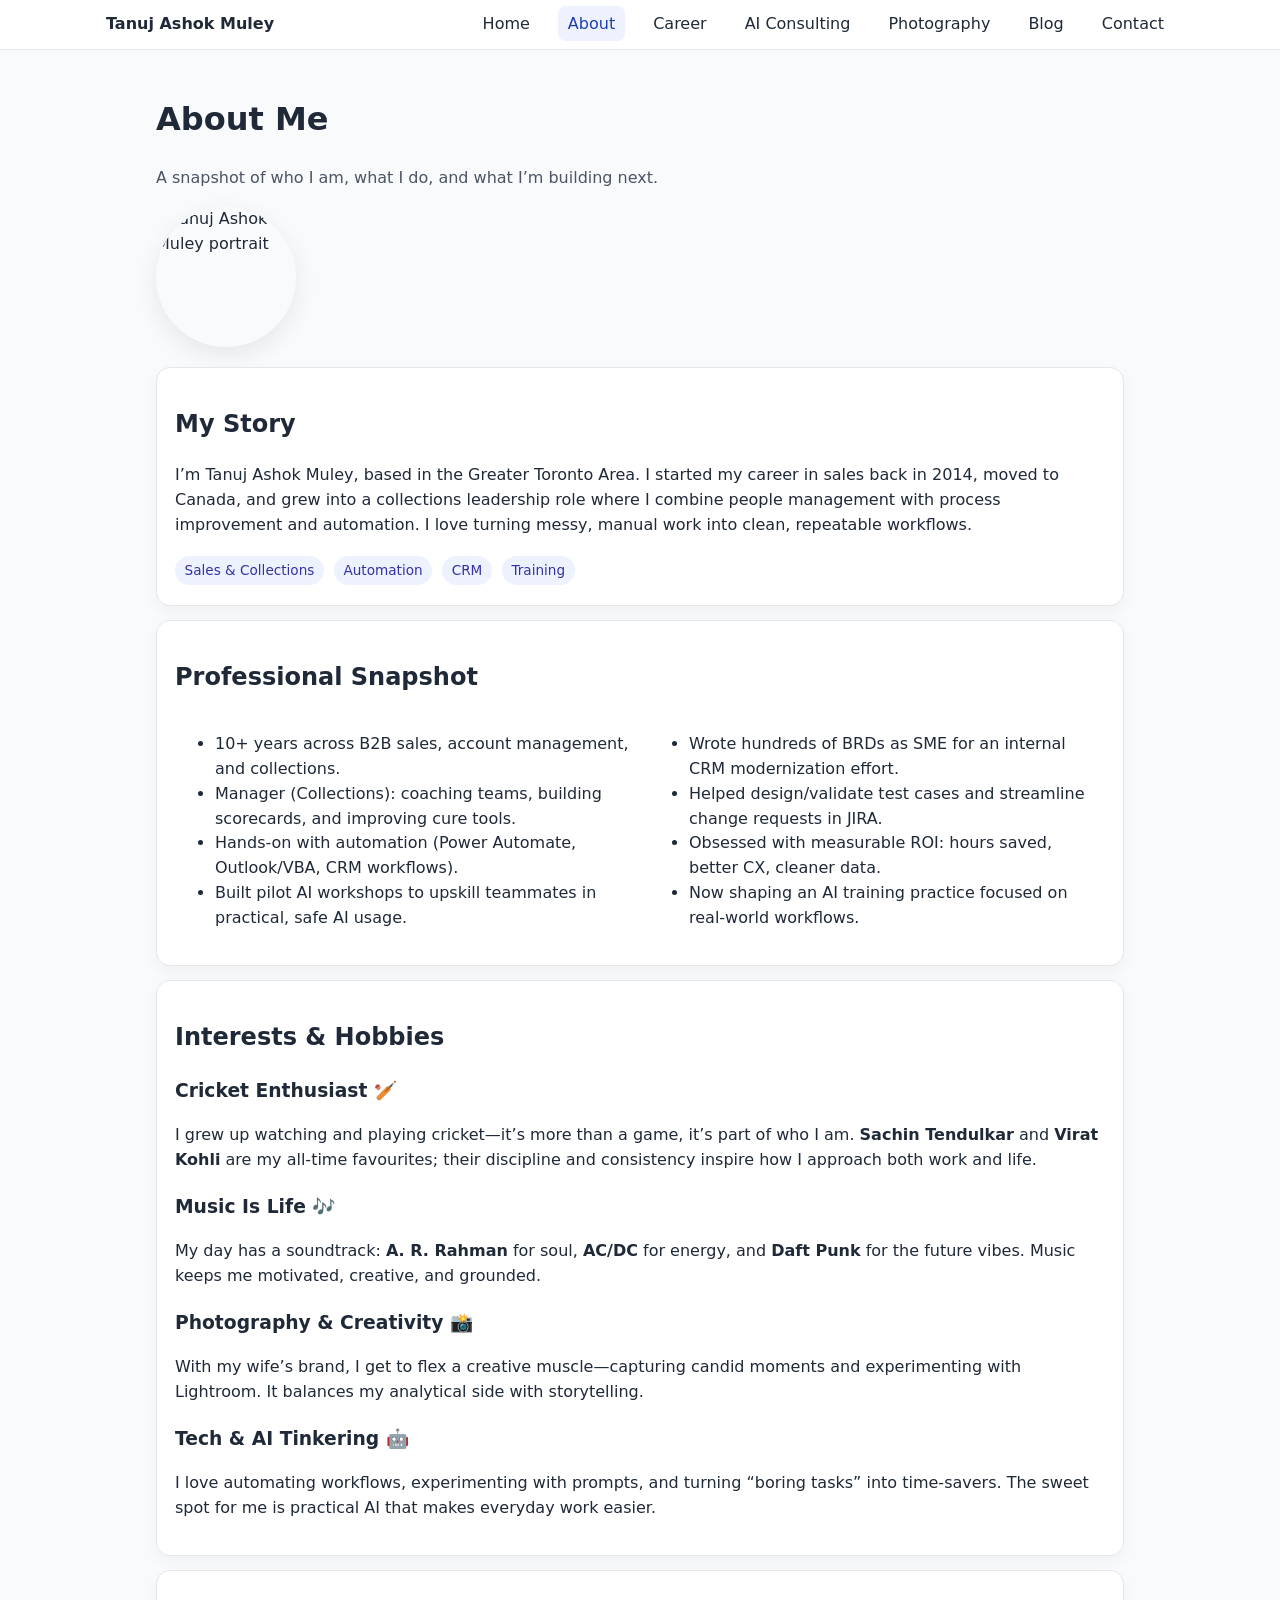
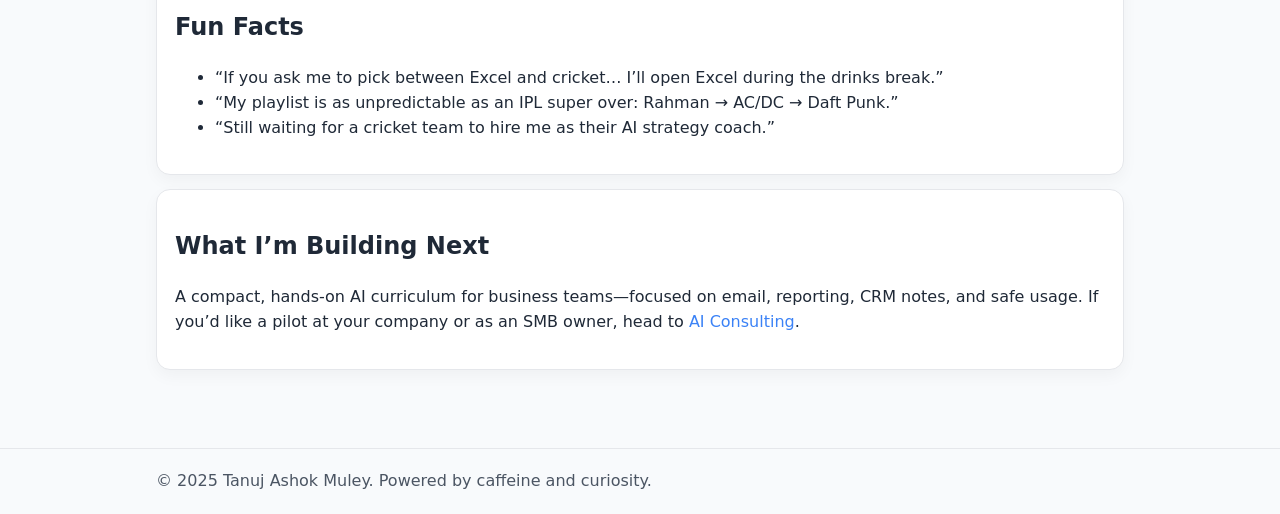
==== about.html @ 517e4dc9 "Add files via upload" ====
<!DOCTYPE html>
<html lang="en">
<head>
  <meta charset="UTF-8" />
  <meta name="viewport" content="width=device-width, initial-scale=1.0"/>
  <title>About – Tanuj Ashok Muley</title>
  <link rel="icon" type="image/svg+xml" href="assets/images/headshot.svg">
  <link rel="stylesheet" href="style.css">
</head>
<body>
  <header>
    <nav>
      <div class="logo">Tanuj&nbsp;Ashok&nbsp;Muley</div>
      <ul>
        <li><a href="index.html">Home</a></li>
        <li><a class="active" href="about.html">About</a></li>
        <li><a href="career.html">Career</a></li>
        <li><a href="ai-consulting.html">AI Consulting</a></li>
        <li><a href="photography.html">Photography</a></li>
        <li><a href="blog.html">Blog</a></li>
        <li><a href="contact.html">Contact</a></li>
      </ul>
    </nav>
  </header>

  <main class="container">
    <h1>About Me</h1>
    <p class="muted">A snapshot of who I am, what I do, and what I’m building next.</p>

    <img src="assets/images/headshot.svg" alt="Tanuj Ashok Muley portrait" class="profile-photo" />

    <section class="card">
      <h2>My Story</h2>
      <p>
        I’m Tanuj Ashok Muley, based in the Greater Toronto Area. I started my career in sales back in 2014,
        moved to Canada, and grew into a collections leadership role where I combine people management with
        process improvement and automation. I love turning messy, manual work into clean, repeatable workflows.
      </p>
      <div>
        <span class="pill">Sales & Collections</span>
        <span class="pill">Automation</span>
        <span class="pill">CRM</span>
        <span class="pill">Training</span>
      </div>
    </section>

    <section class="card">
      <h2>Professional Snapshot</h2>
      <div class="grid two">
        <div>
          <ul>
            <li>10+ years across B2B sales, account management, and collections.</li>
            <li>Manager (Collections): coaching teams, building scorecards, and improving cure tools.</li>
            <li>Hands-on with automation (Power Automate, Outlook/VBA, CRM workflows).</li>
            <li>Built pilot AI workshops to upskill teammates in practical, safe AI usage.</li>
          </ul>
        </div>
        <div>
          <ul>
            <li>Wrote hundreds of BRDs as SME for an internal CRM modernization effort.</li>
            <li>Helped design/validate test cases and streamline change requests in JIRA.</li>
            <li>Obsessed with measurable ROI: hours saved, better CX, cleaner data.</li>
            <li>Now shaping an AI training practice focused on real-world workflows.</li>
          </ul>
        </div>
      </div>
    </section>

    <section class="card">
      <h2>Interests & Hobbies</h2>
      <h3>Cricket Enthusiast 🏏</h3>
      <p>
        I grew up watching and playing cricket—it’s more than a game, it’s part of who I am.
        <strong>Sachin Tendulkar</strong> and <strong>Virat Kohli</strong> are my all-time favourites; their discipline and
        consistency inspire how I approach both work and life.
      </p>

      <h3>Music Is Life 🎶</h3>
      <p>
        My day has a soundtrack: <strong>A. R. Rahman</strong> for soul, <strong>AC/DC</strong> for energy,
        and <strong>Daft Punk</strong> for the future vibes. Music keeps me motivated, creative, and grounded.
      </p>

      <h3>Photography & Creativity 📸</h3>
      <p>
        With my wife’s brand, I get to flex a creative muscle—capturing candid moments and experimenting
        with Lightroom. It balances my analytical side with storytelling.
      </p>

      <h3>Tech & AI Tinkering 🤖</h3>
      <p>
        I love automating workflows, experimenting with prompts, and turning “boring tasks” into time-savers.
        The sweet spot for me is practical AI that makes everyday work easier.
      </p>
    </section>

    <section class="card">
      <h2>Fun Facts</h2>
      <ul>
        <li>“If you ask me to pick between Excel and cricket… I’ll open Excel during the drinks break.”</li>
        <li>“My playlist is as unpredictable as an IPL super over: Rahman → AC/DC → Daft Punk.”</li>
        <li>“Still waiting for a cricket team to hire me as their AI strategy coach.”</li>
      </ul>
    </section>

    <section class="card">
      <h2>What I’m Building Next</h2>
      <p>
        A compact, hands-on AI curriculum for business teams—focused on email, reporting, CRM notes,
        and safe usage. If you’d like a pilot at your company or as an SMB owner, head to
        <a href="ai-consulting.html">AI Consulting</a>.
      </p>
    </section>
  </main>

  <footer>
    <p>© 2025 Tanuj Ashok Muley. Powered by caffeine and curiosity.</p>
  </footer>
</body>
</html>
---- style.css ----
:root{
  --primary-color:#1f2937;
  --secondary-color:#4b5563;
  --accent:#3b82f6;
  --bg:#ffffff;
  --surface:#ffffff;
  --border:#e5e7eb;
}
*{box-sizing:border-box}
body{margin:0;font-family:system-ui,-apple-system,Segoe UI,Roboto,Inter,Arial,sans-serif;line-height:1.55;color:var(--primary-color);background:#f8fafc}
a{color:var(--accent);text-decoration:none}
header{background:#fff;position:sticky;top:0;z-index:50;border-bottom:1px solid var(--border)}
nav{max-width:1100px;margin:0 auto;display:flex;align-items:center;justify-content:space-between;padding:12px 16px}
nav .logo{font-weight:700}
nav ul{display:flex;gap:18px;list-style:none;margin:0;padding:0}
nav a{padding:8px 10px;border-radius:8px;color:var(--primary-color)}
nav a.active, nav a:hover{background:#eef2ff;color:#1e40af}
.container{max-width:1000px;margin:0 auto;padding:24px 16px}
footer{border-top:1px solid var(--border);margin-top:40px}
footer p{max-width:1000px;margin:0 auto;padding:20px 16px;color:var(--secondary-color)}

.hero{padding:72px 16px;text-align:center;background:#eef2ff}
.hero .btn{display:inline-block;margin-top:12px;background:var(--accent);color:#fff;padding:10px 16px;border-radius:10px}
.hero-has-bg{position:relative;min-height:360px;display:grid;place-items:center;padding:80px 16px;background-image:var(--hero-image);background-size:cover;background-position:center}
.hero-has-bg::before{content:"";position:absolute;inset:0;background:linear-gradient(180deg, rgba(0,0,0,.35), rgba(0,0,0,.35))}
.hero-has-bg .hero-inner{position:relative;color:#fff;max-width:900px;text-shadow:0 2px 10px rgba(0,0,0,.25)}

.card{border:1px solid var(--border);border-radius:14px;background:var(--surface);padding:18px;margin:14px 0;box-shadow:0 6px 16px rgba(0,0,0,.04)}
.pill{display:inline-block;padding:.25rem .6rem;border-radius:999px;background:#eef2ff;color:#3730a3;font-size:.85rem;margin:.15rem .3rem .15rem 0}
.muted{color:var(--secondary-color)}
.grid{display:grid;gap:16px}
.grid.two{grid-template-columns:1fr;gap:18px}
@media(min-width:860px){.grid.two{grid-template-columns:1fr 1fr}}

.profile-photo{width:140px;height:140px;object-fit:cover;border-radius:999px;display:block;margin:8px 0 20px;box-shadow:0 8px 24px rgba(0,0,0,.08)}

.timeline{position:relative;margin:16px 0;padding-left:26px}
.timeline::before{content:"";position:absolute;left:10px;top:0;bottom:0;width:2px;background:var(--border)}
.event{position:relative;margin:16px 0}
.event::before{content:"";position:absolute;left:-2px;top:.6rem;width:10px;height:10px;background:#fff;border:2px solid var(--accent);border-radius:999px}
.event h3{margin:0 0 6px 0}
.event .when{color:var(--secondary-color);font-size:.95rem;margin:0 0 6px 0}

.gallery-grid{display:grid;grid-template-columns:repeat(auto-fill,minmax(220px,1fr));gap:16px;margin:16px 0 32px}
.gallery-grid img{display:block;width:100%;height:220px;object-fit:cover;border-radius:12px;box-shadow:0 8px 24px rgba(0,0,0,.06);transition:transform .2s ease}
.gallery-grid img:hover{transform:translateY(-2px)}
.gallery-grid figcaption{font-size:.9rem;color:var(--secondary-color);margin-top:6px}

.post-grid{display:grid;grid-template-columns:repeat(auto-fit,minmax(260px,1fr));gap:16px}
.post{border:1px solid var(--border);border-radius:12px;overflow:hidden;background:#fff}
.post img{width:100%;height:160px;object-fit:cover}
.post .content{padding:12px}
.post .tag{font-size:.8rem;color:#1e40af;background:#eef2ff;border-radius:999px;padding:2px 8px;display:inline-block;margin-right:8px}

footer .links{display:flex;gap:12px;flex-wrap:wrap}
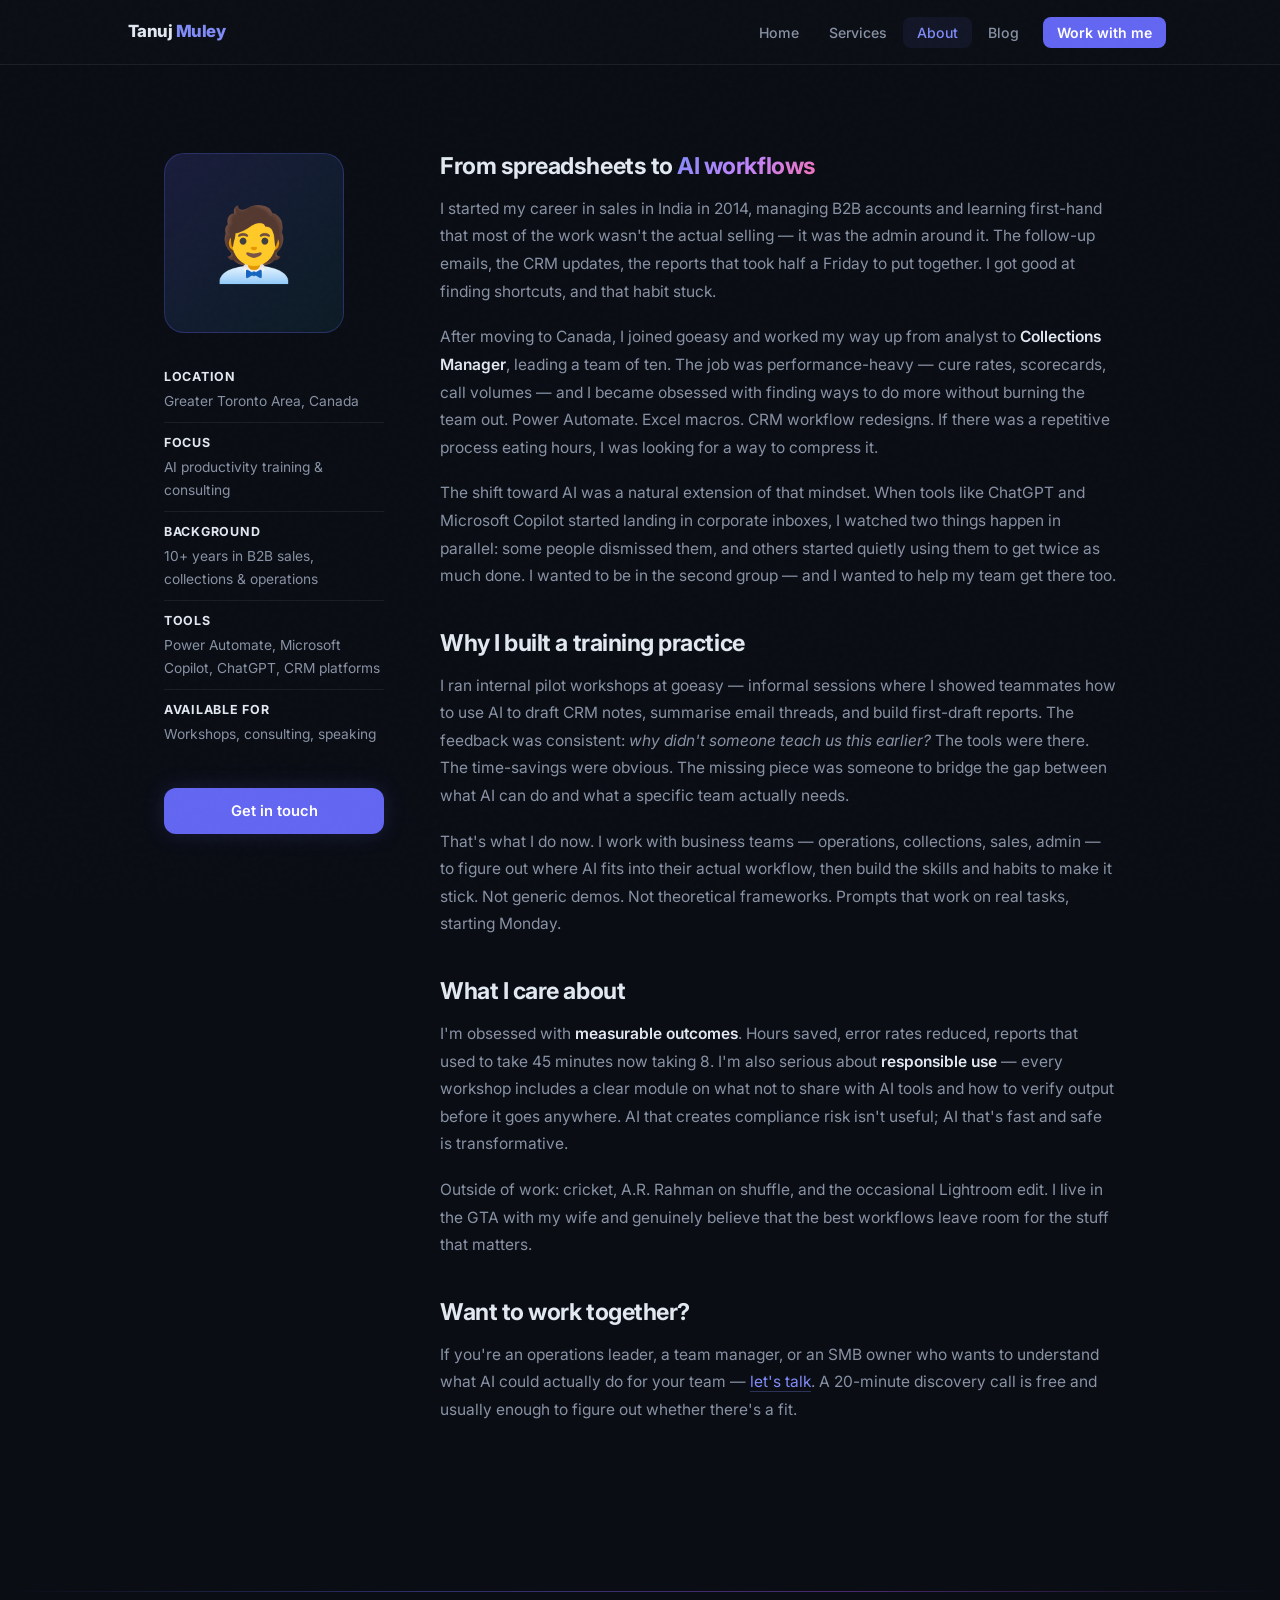
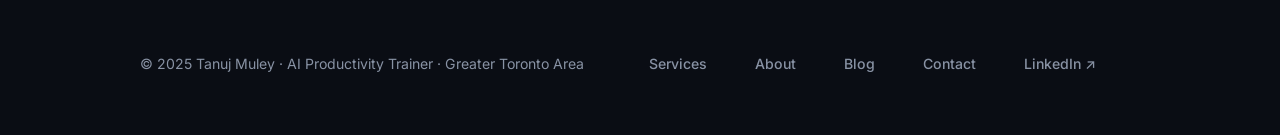
==== commit 1af90d2f: "Rebuild: dark animated design, split hero, full blog posts, interactive JS Co-Authored-By: Claude So" ====
--- a/about.html
+++ b/about.html
@@ -1,120 +1,157 @@
-<!DOCTYPE html>
+<!doctype html>
 <html lang="en">
 <head>
-  <meta charset="UTF-8" />
-  <meta name="viewport" content="width=device-width, initial-scale=1.0"/>
-  <title>About – Tanuj Ashok Muley</title>
-  <link rel="icon" type="image/svg+xml" href="assets/images/headshot.svg">
+  <meta charset="utf-8">
+  <meta name="viewport" content="width=device-width, initial-scale=1">
+  <title>About — Tanuj Muley · AI Productivity Trainer</title>
+  <meta name="description" content="Collections Manager turned AI productivity trainer. Based in the Greater Toronto Area, helping business teams work smarter with practical AI tools.">
+  <link rel="preconnect" href="https://fonts.googleapis.com">
+  <link rel="preconnect" href="https://fonts.gstatic.com" crossorigin>
+  <link href="https://fonts.googleapis.com/css2?family=Inter:wght@400;500;600;700;800&display=swap" rel="stylesheet">
   <link rel="stylesheet" href="style.css">
 </head>
 <body>
+  <div id="progress-bar"></div>
+
   <header>
     <nav>
-      <div class="logo">Tanuj&nbsp;Ashok&nbsp;Muley</div>
+      <a class="logo" href="index.html">Tanuj <span>Muley</span></a>
+      <button class="nav-toggle" aria-label="Toggle menu"
+        onclick="this.nextElementSibling.classList.toggle('open')">
+        <svg width="22" height="22" viewBox="0 0 24 24" fill="none" stroke="currentColor" stroke-width="2.2">
+          <line x1="3" y1="6" x2="21" y2="6"/><line x1="3" y1="12" x2="21" y2="12"/><line x1="3" y1="18" x2="21" y2="18"/>
+        </svg>
+      </button>
       <ul>
         <li><a href="index.html">Home</a></li>
+        <li><a href="services.html">Services</a></li>
         <li><a class="active" href="about.html">About</a></li>
-        <li><a href="career.html">Career</a></li>
-        <li><a href="ai-consulting.html">AI Consulting</a></li>
-        <li><a href="photography.html">Photography</a></li>
         <li><a href="blog.html">Blog</a></li>
-        <li><a href="contact.html">Contact</a></li>
+        <li><a class="nav-cta" href="contact.html">Work with me</a></li>
       </ul>
     </nav>
   </header>
 
-  <main class="container">
-    <h1>About Me</h1>
-    <p class="muted">A snapshot of who I am, what I do, and what I’m building next.</p>
+  <main>
+    <section class="section">
+      <div class="container">
+        <div class="about-layout">
 
-    <img src="assets/images/headshot.svg" alt="Tanuj Ashok Muley portrait" class="profile-photo" />
+          <!-- SIDEBAR -->
+          <aside class="about-sidebar reveal">
+            <div class="avatar-box">🧑‍💼</div>
+            <ul class="quick-facts">
+              <li>
+                <div>
+                  <strong>Location</strong>
+                  Greater Toronto Area, Canada
+                </div>
+              </li>
+              <li>
+                <div>
+                  <strong>Focus</strong>
+                  AI productivity training &amp; consulting
+                </div>
+              </li>
+              <li>
+                <div>
+                  <strong>Background</strong>
+                  10+ years in B2B sales, collections &amp; operations
+                </div>
+              </li>
+              <li>
+                <div>
+                  <strong>Tools</strong>
+                  Power Automate, Microsoft Copilot, ChatGPT, CRM platforms
+                </div>
+              </li>
+              <li>
+                <div>
+                  <strong>Available for</strong>
+                  Workshops, consulting, speaking
+                </div>
+              </li>
+            </ul>
+            <div class="mt-32">
+              <a href="contact.html" class="btn btn-primary btn-full">Get in touch</a>
+            </div>
+          </aside>
 
-    <section class="card">
-      <h2>My Story</h2>
-      <p>
-        I’m Tanuj Ashok Muley, based in the Greater Toronto Area. I started my career in sales back in 2014,
-        moved to Canada, and grew into a collections leadership role where I combine people management with
-        process improvement and automation. I love turning messy, manual work into clean, repeatable workflows.
-      </p>
-      <div>
-        <span class="pill">Sales & Collections</span>
-        <span class="pill">Automation</span>
-        <span class="pill">CRM</span>
-        <span class="pill">Training</span>
-      </div>
-    </section>
+          <!-- PROSE -->
+          <div class="prose reveal reveal-d1">
+            <h2>From spreadsheets to <span class="gradient-text">AI workflows</span></h2>
+            <p>
+              I started my career in sales in India in 2014, managing B2B accounts and learning first-hand
+              that most of the work wasn't the actual selling — it was the admin around it. The follow-up emails,
+              the CRM updates, the reports that took half a Friday to put together. I got good at finding
+              shortcuts, and that habit stuck.
+            </p>
+            <p>
+              After moving to Canada, I joined goeasy and worked my way up from analyst to
+              <strong>Collections Manager</strong>, leading a team of ten. The job was performance-heavy — cure rates,
+              scorecards, call volumes — and I became obsessed with finding ways to do more without burning the team out.
+              Power Automate. Excel macros. CRM workflow redesigns. If there was a repetitive process eating hours,
+              I was looking for a way to compress it.
+            </p>
+            <p>
+              The shift toward AI was a natural extension of that mindset. When tools like ChatGPT and Microsoft
+              Copilot started landing in corporate inboxes, I watched two things happen in parallel: some people
+              dismissed them, and others started quietly using them to get twice as much done. I wanted to be in
+              the second group — and I wanted to help my team get there too.
+            </p>
 
-    <section class="card">
-      <h2>Professional Snapshot</h2>
-      <div class="grid two">
-        <div>
-          <ul>
-            <li>10+ years across B2B sales, account management, and collections.</li>
-            <li>Manager (Collections): coaching teams, building scorecards, and improving cure tools.</li>
-            <li>Hands-on with automation (Power Automate, Outlook/VBA, CRM workflows).</li>
-            <li>Built pilot AI workshops to upskill teammates in practical, safe AI usage.</li>
-          </ul>
-        </div>
-        <div>
-          <ul>
-            <li>Wrote hundreds of BRDs as SME for an internal CRM modernization effort.</li>
-            <li>Helped design/validate test cases and streamline change requests in JIRA.</li>
-            <li>Obsessed with measurable ROI: hours saved, better CX, cleaner data.</li>
-            <li>Now shaping an AI training practice focused on real-world workflows.</li>
-          </ul>
+            <h2>Why I built a training practice</h2>
+            <p>
+              I ran internal pilot workshops at goeasy — informal sessions where I showed teammates how to use AI
+              to draft CRM notes, summarise email threads, and build first-draft reports. The feedback was
+              consistent: <em>why didn't someone teach us this earlier?</em> The tools were there. The time-savings were obvious.
+              The missing piece was someone to bridge the gap between what AI can do and what a specific team
+              actually needs.
+            </p>
+            <p>
+              That's what I do now. I work with business teams — operations, collections, sales, admin — to
+              figure out where AI fits into their actual workflow, then build the skills and habits to make it stick.
+              Not generic demos. Not theoretical frameworks. Prompts that work on real tasks, starting Monday.
+            </p>
+
+            <h2>What I care about</h2>
+            <p>
+              I'm obsessed with <strong>measurable outcomes</strong>. Hours saved, error rates reduced, reports that
+              used to take 45 minutes now taking 8. I'm also serious about <strong>responsible use</strong> — every
+              workshop includes a clear module on what not to share with AI tools and how to verify output before it
+              goes anywhere. AI that creates compliance risk isn't useful; AI that's fast and safe is transformative.
+            </p>
+            <p>
+              Outside of work: cricket, A.R. Rahman on shuffle, and the occasional Lightroom edit. I live in the GTA
+              with my wife and genuinely believe that the best workflows leave room for the stuff that matters.
+            </p>
+
+            <h2>Want to work together?</h2>
+            <p>
+              If you're an operations leader, a team manager, or an SMB owner who wants to understand what AI could
+              actually do for your team — <a href="contact.html">let's talk</a>. A 20-minute discovery call is free
+              and usually enough to figure out whether there's a fit.
+            </p>
+          </div>
+
         </div>
       </div>
-    </section>
-
-    <section class="card">
-      <h2>Interests & Hobbies</h2>
-      <h3>Cricket Enthusiast 🏏</h3>
-      <p>
-        I grew up watching and playing cricket—it’s more than a game, it’s part of who I am.
-        <strong>Sachin Tendulkar</strong> and <strong>Virat Kohli</strong> are my all-time favourites; their discipline and
-        consistency inspire how I approach both work and life.
-      </p>
-
-      <h3>Music Is Life 🎶</h3>
-      <p>
-        My day has a soundtrack: <strong>A. R. Rahman</strong> for soul, <strong>AC/DC</strong> for energy,
-        and <strong>Daft Punk</strong> for the future vibes. Music keeps me motivated, creative, and grounded.
-      </p>
-
-      <h3>Photography & Creativity 📸</h3>
-      <p>
-        With my wife’s brand, I get to flex a creative muscle—capturing candid moments and experimenting
-        with Lightroom. It balances my analytical side with storytelling.
-      </p>
-
-      <h3>Tech & AI Tinkering 🤖</h3>
-      <p>
-        I love automating workflows, experimenting with prompts, and turning “boring tasks” into time-savers.
-        The sweet spot for me is practical AI that makes everyday work easier.
-      </p>
-    </section>
-
-    <section class="card">
-      <h2>Fun Facts</h2>
-      <ul>
-        <li>“If you ask me to pick between Excel and cricket… I’ll open Excel during the drinks break.”</li>
-        <li>“My playlist is as unpredictable as an IPL super over: Rahman → AC/DC → Daft Punk.”</li>
-        <li>“Still waiting for a cricket team to hire me as their AI strategy coach.”</li>
-      </ul>
-    </section>
-
-    <section class="card">
-      <h2>What I’m Building Next</h2>
-      <p>
-        A compact, hands-on AI curriculum for business teams—focused on email, reporting, CRM notes,
-        and safe usage. If you’d like a pilot at your company or as an SMB owner, head to
-        <a href="ai-consulting.html">AI Consulting</a>.
-      </p>
     </section>
   </main>
 
   <footer>
-    <p>© 2025 Tanuj Ashok Muley. Powered by caffeine and curiosity.</p>
+    <div class="footer-inner">
+      <p>© 2025 Tanuj Muley · AI Productivity Trainer · Greater Toronto Area</p>
+      <nav class="footer-links">
+        <a href="services.html">Services</a>
+        <a href="about.html">About</a>
+        <a href="blog.html">Blog</a>
+        <a href="contact.html">Contact</a>
+        <a href="https://linkedin.com/in/tanujmuley" target="_blank" rel="noopener">LinkedIn ↗</a>
+      </nav>
+    </div>
   </footer>
+
+  <script src="main.js"></script>
 </body>
 </html>
--- a/style.css
+++ b/style.css
@@ -1,56 +1,1103 @@
-
-:root{
-  --primary-color:#1f2937;
-  --secondary-color:#4b5563;
-  --accent:#3b82f6;
-  --bg:#ffffff;
-  --surface:#ffffff;
-  --border:#e5e7eb;
-}
-*{box-sizing:border-box}
-body{margin:0;font-family:system-ui,-apple-system,Segoe UI,Roboto,Inter,Arial,sans-serif;line-height:1.55;color:var(--primary-color);background:#f8fafc}
-a{color:var(--accent);text-decoration:none}
-header{background:#fff;position:sticky;top:0;z-index:50;border-bottom:1px solid var(--border)}
-nav{max-width:1100px;margin:0 auto;display:flex;align-items:center;justify-content:space-between;padding:12px 16px}
-nav .logo{font-weight:700}
-nav ul{display:flex;gap:18px;list-style:none;margin:0;padding:0}
-nav a{padding:8px 10px;border-radius:8px;color:var(--primary-color)}
-nav a.active, nav a:hover{background:#eef2ff;color:#1e40af}
-.container{max-width:1000px;margin:0 auto;padding:24px 16px}
-footer{border-top:1px solid var(--border);margin-top:40px}
-footer p{max-width:1000px;margin:0 auto;padding:20px 16px;color:var(--secondary-color)}
-
-.hero{padding:72px 16px;text-align:center;background:#eef2ff}
-.hero .btn{display:inline-block;margin-top:12px;background:var(--accent);color:#fff;padding:10px 16px;border-radius:10px}
-.hero-has-bg{position:relative;min-height:360px;display:grid;place-items:center;padding:80px 16px;background-image:var(--hero-image);background-size:cover;background-position:center}
-.hero-has-bg::before{content:"";position:absolute;inset:0;background:linear-gradient(180deg, rgba(0,0,0,.35), rgba(0,0,0,.35))}
-.hero-has-bg .hero-inner{position:relative;color:#fff;max-width:900px;text-shadow:0 2px 10px rgba(0,0,0,.25)}
-
-.card{border:1px solid var(--border);border-radius:14px;background:var(--surface);padding:18px;margin:14px 0;box-shadow:0 6px 16px rgba(0,0,0,.04)}
-.pill{display:inline-block;padding:.25rem .6rem;border-radius:999px;background:#eef2ff;color:#3730a3;font-size:.85rem;margin:.15rem .3rem .15rem 0}
-.muted{color:var(--secondary-color)}
-.grid{display:grid;gap:16px}
-.grid.two{grid-template-columns:1fr;gap:18px}
-@media(min-width:860px){.grid.two{grid-template-columns:1fr 1fr}}
-
-.profile-photo{width:140px;height:140px;object-fit:cover;border-radius:999px;display:block;margin:8px 0 20px;box-shadow:0 8px 24px rgba(0,0,0,.08)}
-
-.timeline{position:relative;margin:16px 0;padding-left:26px}
-.timeline::before{content:"";position:absolute;left:10px;top:0;bottom:0;width:2px;background:var(--border)}
-.event{position:relative;margin:16px 0}
-.event::before{content:"";position:absolute;left:-2px;top:.6rem;width:10px;height:10px;background:#fff;border:2px solid var(--accent);border-radius:999px}
-.event h3{margin:0 0 6px 0}
-.event .when{color:var(--secondary-color);font-size:.95rem;margin:0 0 6px 0}
-
-.gallery-grid{display:grid;grid-template-columns:repeat(auto-fill,minmax(220px,1fr));gap:16px;margin:16px 0 32px}
-.gallery-grid img{display:block;width:100%;height:220px;object-fit:cover;border-radius:12px;box-shadow:0 8px 24px rgba(0,0,0,.06);transition:transform .2s ease}
-.gallery-grid img:hover{transform:translateY(-2px)}
-.gallery-grid figcaption{font-size:.9rem;color:var(--secondary-color);margin-top:6px}
-
-.post-grid{display:grid;grid-template-columns:repeat(auto-fit,minmax(260px,1fr));gap:16px}
-.post{border:1px solid var(--border);border-radius:12px;overflow:hidden;background:#fff}
-.post img{width:100%;height:160px;object-fit:cover}
-.post .content{padding:12px}
-.post .tag{font-size:.8rem;color:#1e40af;background:#eef2ff;border-radius:999px;padding:2px 8px;display:inline-block;margin-right:8px}
-
-footer .links{display:flex;gap:12px;flex-wrap:wrap}
+/* ===================================================
+   TANUJ MULEY — AI PRODUCTIVITY TRAINER
+   Dark, sharp, modern. Built for consulting clients.
+   =================================================== */
+
+/* === RESET & TOKENS === */
+:root {
+  --bg:           #0a0d14;
+  --surface:      #111827;
+  --surface-2:    #1a2238;
+  --border:       rgba(255, 255, 255, 0.07);
+  --border-hover: rgba(99, 102, 241, 0.45);
+  --text:         #e2e8f0;
+  --muted:        #8892a4;
+  --accent:       #6366f1;
+  --accent-light: #818cf8;
+  --accent-glow:  rgba(99, 102, 241, 0.18);
+  --cyan:         #22d3ee;
+  --green:        #10b981;
+  --r:            12px;
+  --r-lg:         20px;
+}
+
+*, *::before, *::after { box-sizing: border-box; margin: 0; padding: 0; }
+html { scroll-behavior: smooth; }
+
+body {
+  font-family: 'Inter', system-ui, -apple-system, sans-serif;
+  background: var(--bg);
+  color: var(--text);
+  line-height: 1.65;
+  font-size: 16px;
+  -webkit-font-smoothing: antialiased;
+}
+
+img { display: block; max-width: 100%; }
+a { color: var(--accent-light); text-decoration: none; transition: color 0.2s; }
+a:hover { color: var(--cyan); }
+
+h1, h2, h3, h4 { line-height: 1.2; font-weight: 700; letter-spacing: -0.02em; }
+h1 { font-size: clamp(2.1rem, 5vw, 3.6rem); }
+h2 { font-size: clamp(1.5rem, 3vw, 2.25rem); }
+h3 { font-size: 1.15rem; }
+p  { color: var(--muted); }
+
+/* === NAV === */
+header {
+  position: sticky;
+  top: 0;
+  z-index: 100;
+  background: rgba(13, 17, 23, 0.82);
+  backdrop-filter: blur(18px);
+  -webkit-backdrop-filter: blur(18px);
+  border-bottom: 1px solid var(--border);
+}
+
+nav {
+  max-width: 1100px;
+  margin: 0 auto;
+  padding: 0 24px;
+  height: 64px;
+  display: flex;
+  align-items: center;
+  justify-content: space-between;
+}
+
+.logo {
+  font-weight: 800;
+  font-size: 1.05rem;
+  color: var(--text);
+  letter-spacing: -0.03em;
+}
+.logo span { color: var(--accent-light); }
+
+nav ul { list-style: none; display: flex; gap: 2px; align-items: center; }
+
+nav a {
+  color: var(--muted);
+  padding: 7px 14px;
+  border-radius: 8px;
+  font-size: 0.88rem;
+  font-weight: 500;
+  transition: color 0.2s, background 0.2s;
+  white-space: nowrap;
+}
+nav a:hover { color: var(--text); background: rgba(255,255,255,0.05); }
+nav a.active { color: var(--accent-light); }
+
+.nav-cta {
+  background: var(--accent) !important;
+  color: #fff !important;
+  font-weight: 600 !important;
+  margin-left: 8px;
+}
+.nav-cta:hover { opacity: 0.88; background: var(--accent-light) !important; color: #fff !important; }
+
+.nav-toggle {
+  display: none;
+  background: none;
+  border: none;
+  cursor: pointer;
+  color: var(--text);
+  padding: 4px;
+}
+
+@media (max-width: 680px) {
+  .nav-toggle { display: block; }
+  nav ul {
+    display: none;
+    position: absolute;
+    top: 64px; left: 0; right: 0;
+    background: var(--bg);
+    flex-direction: column;
+    align-items: stretch;
+    padding: 12px 16px 20px;
+    border-bottom: 1px solid var(--border);
+    gap: 2px;
+  }
+  nav ul.open { display: flex; }
+  .nav-cta { margin-left: 0; }
+}
+
+/* === LAYOUT === */
+.container  { max-width: 1000px; margin: 0 auto; padding: 0 24px; }
+.section    { padding: 88px 0; }
+.section-sm { padding: 56px 0; }
+.section-alt {
+  background: var(--surface);
+  border-top: 1px solid var(--border);
+  border-bottom: 1px solid var(--border);
+}
+
+/* === SECTION HEADER === */
+.section-header { text-align: center; margin-bottom: 52px; }
+.eyebrow {
+  display: inline-block;
+  color: var(--accent-light);
+  font-size: 0.78rem;
+  font-weight: 600;
+  letter-spacing: 0.12em;
+  text-transform: uppercase;
+  margin-bottom: 14px;
+}
+.section-header h2 { color: var(--text); margin-bottom: 12px; }
+.section-header p  { max-width: 540px; margin: 0 auto; }
+
+/* === HERO === */
+.hero {
+  padding: 128px 24px 112px;
+  text-align: center;
+  position: relative;
+  overflow: hidden;
+}
+.hero::before {
+  content: '';
+  position: absolute;
+  inset: 0;
+  background:
+    radial-gradient(ellipse 80% 55% at 50% -10%, rgba(99,102,241,0.18), transparent 70%),
+    radial-gradient(ellipse 50% 35% at 85% 90%, rgba(34,211,238,0.07), transparent 60%);
+  pointer-events: none;
+}
+.hero-inner { position: relative; max-width: 820px; margin: 0 auto; }
+
+.hero-badge {
+  display: inline-flex;
+  align-items: center;
+  gap: 7px;
+  background: rgba(99,102,241,0.1);
+  border: 1px solid rgba(99,102,241,0.28);
+  color: var(--accent-light);
+  padding: 6px 14px;
+  border-radius: 999px;
+  font-size: 0.82rem;
+  font-weight: 500;
+  margin-bottom: 28px;
+}
+
+.hero h1         { color: var(--text); margin-bottom: 20px; }
+.hero h1 .hl     { color: var(--accent-light); }
+.hero > .hero-inner > p {
+  font-size: 1.15rem;
+  max-width: 580px;
+  margin: 0 auto 36px;
+}
+
+.hero-actions { display: flex; gap: 12px; justify-content: center; flex-wrap: wrap; }
+
+/* === BUTTONS === */
+.btn {
+  display: inline-flex;
+  align-items: center;
+  gap: 8px;
+  padding: 11px 22px;
+  border-radius: var(--r);
+  font-weight: 600;
+  font-size: 0.92rem;
+  transition: all 0.2s;
+  cursor: pointer;
+  border: none;
+  font-family: inherit;
+}
+.btn-primary {
+  background: var(--accent);
+  color: #fff;
+  box-shadow: 0 0 22px var(--accent-glow);
+}
+.btn-primary:hover {
+  background: var(--accent-light);
+  color: #fff;
+  transform: translateY(-1px);
+  box-shadow: 0 6px 28px var(--accent-glow);
+}
+.btn-ghost {
+  background: transparent;
+  color: var(--muted);
+  border: 1px solid var(--border);
+}
+.btn-ghost:hover {
+  color: var(--text);
+  border-color: rgba(255,255,255,0.18);
+  background: rgba(255,255,255,0.04);
+}
+.btn-full { width: 100%; justify-content: center; }
+
+/* === STATS BAR === */
+.stats {
+  display: grid;
+  grid-template-columns: repeat(3, 1fr);
+  gap: 1px;
+  background: var(--border);
+  border-top: 1px solid var(--border);
+  border-bottom: 1px solid var(--border);
+}
+.stat { background: var(--bg); padding: 36px 24px; text-align: center; }
+.stat .num {
+  font-size: 2.6rem;
+  font-weight: 800;
+  color: var(--text);
+  letter-spacing: -0.05em;
+  line-height: 1;
+}
+.stat .num em { color: var(--accent-light); font-style: normal; }
+.stat p { font-size: 0.88rem; margin-top: 6px; }
+
+@media (max-width: 600px) { .stats { grid-template-columns: 1fr; } }
+
+/* === WHAT I DO GRID === */
+.what-grid { display: grid; grid-template-columns: repeat(2, 1fr); gap: 16px; }
+@media (max-width: 680px) { .what-grid { grid-template-columns: 1fr; } }
+
+.what-card {
+  background: var(--surface);
+  border: 1px solid var(--border);
+  border-radius: var(--r-lg);
+  padding: 24px;
+  display: flex;
+  gap: 16px;
+  transition: border-color 0.2s;
+}
+.what-card:hover { border-color: var(--border-hover); }
+.what-icon {
+  width: 44px; height: 44px;
+  border-radius: 12px;
+  background: rgba(99,102,241,0.1);
+  display: flex;
+  align-items: center;
+  justify-content: center;
+  font-size: 1.25rem;
+  flex-shrink: 0;
+}
+.what-card h3 { color: var(--text); margin-bottom: 5px; font-size: 0.98rem; }
+.what-card p  { font-size: 0.88rem; }
+
+/* === STEPS === */
+.steps { display: grid; grid-template-columns: repeat(3, 1fr); gap: 20px; }
+@media (max-width: 680px) { .steps { grid-template-columns: 1fr; } }
+
+.step { text-align: center; padding: 28px 16px; }
+.step-num {
+  width: 48px; height: 48px;
+  background: var(--accent-glow);
+  border: 1px solid rgba(99,102,241,0.3);
+  border-radius: 999px;
+  display: flex; align-items: center; justify-content: center;
+  margin: 0 auto 18px;
+  font-weight: 800;
+  color: var(--accent-light);
+  font-size: 1.05rem;
+}
+.step h3 { color: var(--text); margin-bottom: 8px; }
+.step p  { font-size: 0.9rem; }
+
+/* === BLOG CARDS === */
+.blog-grid { display: grid; grid-template-columns: repeat(auto-fill, minmax(280px, 1fr)); gap: 20px; }
+
+.post-card {
+  background: var(--surface);
+  border: 1px solid var(--border);
+  border-radius: var(--r-lg);
+  overflow: hidden;
+  display: flex;
+  flex-direction: column;
+  transition: border-color 0.2s, transform 0.2s;
+  color: inherit;
+}
+.post-card:hover { border-color: var(--border-hover); transform: translateY(-3px); color: inherit; }
+
+.post-cover {
+  height: 160px;
+  background: linear-gradient(135deg, var(--surface-2), #1a2744);
+  display: flex;
+  align-items: center;
+  justify-content: center;
+  font-size: 3rem;
+  position: relative;
+  overflow: hidden;
+}
+.post-cover::after {
+  content: '';
+  position: absolute;
+  inset: 0;
+  background: radial-gradient(ellipse at 50% 110%, rgba(99,102,241,0.18), transparent 65%);
+}
+
+.post-body  { padding: 20px; flex: 1; display: flex; flex-direction: column; }
+.post-tag   {
+  display: inline-block;
+  background: rgba(99,102,241,0.1);
+  color: var(--accent-light);
+  border-radius: 999px;
+  padding: 2px 10px;
+  font-size: 0.75rem;
+  font-weight: 600;
+  margin-bottom: 10px;
+  letter-spacing: 0.04em;
+}
+.post-card h3 { color: var(--text); font-size: 1.05rem; margin-bottom: 8px; }
+.post-card p  { font-size: 0.88rem; flex: 1; }
+.post-meta    { margin-top: 14px; font-size: 0.78rem; color: var(--muted); opacity: 0.75; }
+
+/* === CTA BANNER === */
+.cta-banner {
+  background: linear-gradient(135deg, rgba(99,102,241,0.12), rgba(34,211,238,0.05));
+  border: 1px solid rgba(99,102,241,0.22);
+  border-radius: var(--r-lg);
+  padding: 64px 40px;
+  text-align: center;
+}
+.cta-banner h2 { color: var(--text); margin-bottom: 12px; }
+.cta-banner p  { max-width: 460px; margin: 0 auto 28px; }
+
+/* === SERVICES / PACKAGES === */
+.pkg-grid { display: grid; grid-template-columns: repeat(3, 1fr); gap: 20px; }
+@media (max-width: 820px) { .pkg-grid { grid-template-columns: 1fr; max-width: 480px; margin: 0 auto; } }
+
+.pkg-card {
+  background: var(--surface);
+  border: 1px solid var(--border);
+  border-radius: var(--r-lg);
+  padding: 32px;
+  display: flex;
+  flex-direction: column;
+  position: relative;
+  transition: border-color 0.2s, transform 0.2s;
+}
+.pkg-card:hover { border-color: var(--border-hover); transform: translateY(-2px); }
+.pkg-card.featured {
+  border-color: rgba(99,102,241,0.45);
+  background: linear-gradient(145deg, rgba(99,102,241,0.07), var(--surface));
+}
+
+.pkg-badge {
+  position: absolute;
+  top: -13px; left: 50%;
+  transform: translateX(-50%);
+  background: var(--accent);
+  color: #fff;
+  font-size: 0.72rem;
+  font-weight: 700;
+  padding: 4px 14px;
+  border-radius: 999px;
+  white-space: nowrap;
+  letter-spacing: 0.05em;
+}
+
+.pkg-duration { font-size: 0.82rem; color: var(--accent-light); font-weight: 600; margin-bottom: 6px; }
+.pkg-card h3  { color: var(--text); margin-bottom: 10px; }
+.pkg-card > p { font-size: 0.9rem; margin-bottom: 24px; }
+
+.pkg-includes { list-style: none; flex: 1; margin-bottom: 28px; }
+.pkg-includes li {
+  padding: 8px 0;
+  color: var(--muted);
+  font-size: 0.88rem;
+  display: flex;
+  gap: 10px;
+  align-items: flex-start;
+  border-bottom: 1px solid var(--border);
+}
+.pkg-includes li:last-child { border-bottom: none; }
+.pkg-includes li::before {
+  content: '✓';
+  color: var(--accent-light);
+  font-weight: 700;
+  flex-shrink: 0;
+}
+
+/* === OUTCOMES === */
+.outcome-grid { display: grid; grid-template-columns: repeat(3, 1fr); gap: 20px; }
+@media (max-width: 680px) { .outcome-grid { grid-template-columns: 1fr; } }
+
+.outcome {
+  background: var(--surface);
+  border: 1px solid var(--border);
+  border-radius: var(--r);
+  padding: 28px 24px;
+  text-align: center;
+}
+.outcome-icon { font-size: 2rem; margin-bottom: 14px; }
+.outcome h3   { color: var(--text); margin-bottom: 6px; font-size: 1rem; }
+.outcome p    { font-size: 0.88rem; }
+
+/* === FAQ === */
+.faq { border-top: 1px solid var(--border); }
+.faq-item { border-bottom: 1px solid var(--border); }
+.faq-q {
+  width: 100%;
+  background: none;
+  border: none;
+  text-align: left;
+  color: var(--text);
+  font-size: 0.98rem;
+  font-weight: 600;
+  padding: 20px 0;
+  cursor: pointer;
+  display: flex;
+  justify-content: space-between;
+  align-items: center;
+  gap: 16px;
+  font-family: inherit;
+  transition: color 0.2s;
+}
+.faq-q:hover { color: var(--accent-light); }
+.faq-a { display: none; padding-bottom: 20px; font-size: 0.92rem; color: var(--muted); }
+.faq-item.open .faq-a { display: block; }
+.faq-item.open .faq-q { color: var(--accent-light); }
+.faq-arrow { flex-shrink: 0; transition: transform 0.2s; }
+.faq-item.open .faq-arrow { transform: rotate(180deg); }
+
+/* === ABOUT PAGE === */
+.about-layout { display: grid; grid-template-columns: 220px 1fr; gap: 56px; align-items: start; }
+@media (max-width: 720px) { .about-layout { grid-template-columns: 1fr; gap: 32px; } }
+
+.about-sidebar { position: sticky; top: 88px; }
+.avatar-box {
+  width: 180px; height: 180px;
+  border-radius: var(--r-lg);
+  background: linear-gradient(135deg, rgba(99,102,241,0.18), rgba(34,211,238,0.08));
+  border: 1px solid rgba(99,102,241,0.28);
+  display: flex;
+  align-items: center;
+  justify-content: center;
+  font-size: 4.5rem;
+  margin-bottom: 24px;
+  overflow: hidden;
+}
+.avatar-box img { width: 100%; height: 100%; object-fit: cover; }
+
+.quick-facts { list-style: none; }
+.quick-facts li {
+  padding: 10px 0;
+  border-bottom: 1px solid var(--border);
+  font-size: 0.86rem;
+  color: var(--muted);
+  display: flex;
+  gap: 10px;
+  align-items: flex-start;
+}
+.quick-facts li:last-child { border: none; }
+.quick-facts li strong { color: var(--text); display: block; font-size: 0.78rem; text-transform: uppercase; letter-spacing: 0.06em; margin-bottom: 2px; }
+
+.prose h2          { color: var(--text); margin: 40px 0 14px; font-size: 1.45rem; }
+.prose h2:first-child { margin-top: 0; }
+.prose p           { margin-bottom: 18px; line-height: 1.78; font-size: 0.97rem; }
+.prose p:last-child { margin-bottom: 0; }
+.prose strong      { color: var(--text); font-weight: 600; }
+.prose a           { color: var(--accent-light); border-bottom: 1px solid rgba(129,140,248,0.3); }
+.prose a:hover     { color: var(--cyan); }
+
+/* === CONTACT FORM === */
+.contact-layout { display: grid; grid-template-columns: 1fr 2fr; gap: 48px; align-items: start; }
+@media (max-width: 720px) { .contact-layout { grid-template-columns: 1fr; } }
+
+.contact-info h2 { color: var(--text); margin-bottom: 14px; }
+.contact-info p  { margin-bottom: 28px; }
+
+.contact-detail {
+  display: flex;
+  gap: 12px;
+  align-items: center;
+  padding: 14px 0;
+  border-bottom: 1px solid var(--border);
+  font-size: 0.9rem;
+  color: var(--muted);
+}
+.contact-detail:last-child { border: none; }
+.contact-detail-icon { font-size: 1.2rem; flex-shrink: 0; }
+
+label {
+  display: block;
+  font-size: 0.82rem;
+  font-weight: 500;
+  color: var(--muted);
+  margin-bottom: 6px;
+  letter-spacing: 0.03em;
+}
+
+input, textarea, select {
+  width: 100%;
+  background: var(--surface-2);
+  border: 1px solid var(--border);
+  border-radius: var(--r);
+  padding: 11px 14px;
+  color: var(--text);
+  font-family: inherit;
+  font-size: 0.92rem;
+  transition: border-color 0.2s, box-shadow 0.2s;
+}
+input:focus, textarea:focus {
+  outline: none;
+  border-color: var(--accent);
+  box-shadow: 0 0 0 3px var(--accent-glow);
+}
+textarea { resize: vertical; min-height: 130px; }
+input::placeholder, textarea::placeholder { color: var(--muted); opacity: 0.55; }
+
+.form-group { margin-bottom: 18px; }
+.form-row   { display: grid; grid-template-columns: 1fr 1fr; gap: 18px; }
+@media (max-width: 560px) { .form-row { grid-template-columns: 1fr; } }
+
+.form-success {
+  display: none;
+  background: rgba(16,185,129,0.1);
+  border: 1px solid rgba(16,185,129,0.3);
+  color: var(--green);
+  border-radius: var(--r);
+  padding: 14px 18px;
+  margin-top: 16px;
+  font-size: 0.92rem;
+}
+
+/* === BLOG POST === */
+.post-hero { padding: 72px 24px 56px; text-align: center; position: relative; }
+.post-hero::before {
+  content: '';
+  position: absolute;
+  inset: 0;
+  background: radial-gradient(ellipse 70% 50% at 50% 0%, rgba(99,102,241,0.13), transparent 70%);
+  pointer-events: none;
+}
+.post-hero-inner { position: relative; max-width: 720px; margin: 0 auto; }
+.post-hero .post-tag { font-size: 0.8rem; margin-bottom: 16px; }
+.post-hero h1 { font-size: clamp(1.8rem, 4vw, 2.8rem); color: var(--text); margin-bottom: 14px; }
+.post-hero .post-meta { color: var(--muted); font-size: 0.88rem; }
+
+.post-content { max-width: 720px; margin: 0 auto; padding: 0 24px 80px; }
+.post-content h2 { color: var(--text); margin: 48px 0 14px; font-size: 1.4rem; }
+.post-content h3 { color: var(--text); margin: 32px 0 10px; font-size: 1.1rem; }
+.post-content p  { color: var(--muted); line-height: 1.8; margin-bottom: 18px; font-size: 0.97rem; }
+.post-content p strong { color: var(--text); }
+.post-content ul, .post-content ol { padding-left: 24px; margin-bottom: 18px; }
+.post-content li { color: var(--muted); line-height: 1.8; margin-bottom: 6px; font-size: 0.97rem; }
+.post-content li strong { color: var(--text); }
+
+.prompt-box {
+  background: var(--surface);
+  border: 1px solid var(--border);
+  border-left: 3px solid var(--accent-light);
+  border-radius: 0 var(--r) var(--r) 0;
+  padding: 20px 22px;
+  margin: 24px 0;
+  font-size: 0.9rem;
+  color: var(--muted);
+  line-height: 1.7;
+}
+.prompt-box strong { color: var(--accent-light); font-size: 0.78rem; text-transform: uppercase; letter-spacing: 0.08em; display: block; margin-bottom: 8px; }
+
+.post-divider { height: 1px; background: var(--border); margin: 40px 0; }
+
+.back-link {
+  display: inline-flex;
+  align-items: center;
+  gap: 8px;
+  color: var(--muted);
+  font-size: 0.88rem;
+  margin-bottom: 40px;
+  transition: color 0.2s;
+}
+.back-link:hover { color: var(--text); }
+
+/* === FOOTER === */
+footer { border-top: 1px solid var(--border); margin-top: 80px; padding: 40px 24px; }
+.footer-inner {
+  max-width: 1000px;
+  margin: 0 auto;
+  display: flex;
+  justify-content: space-between;
+  align-items: center;
+  gap: 20px;
+  flex-wrap: wrap;
+}
+footer p { font-size: 0.88rem; }
+.footer-links { display: flex; gap: 20px; flex-wrap: wrap; }
+.footer-links a { color: var(--muted); font-size: 0.88rem; }
+.footer-links a:hover { color: var(--text); }
+
+/* === UTILS === */
+.chip {
+  display: inline-block;
+  background: rgba(255,255,255,0.05);
+  border: 1px solid var(--border);
+  color: var(--muted);
+  padding: 4px 12px;
+  border-radius: 999px;
+  font-size: 0.8rem;
+  margin: 3px;
+}
+.text-center { text-align: center; }
+.mt-8  { margin-top: 8px; }
+.mt-16 { margin-top: 16px; }
+.mt-32 { margin-top: 32px; }
+.mt-40 { margin-top: 40px; }
+
+/* ===================================================
+   INTERACTIVE & ANIMATION LAYER
+   =================================================== */
+
+/* === KEYFRAMES === */
+@keyframes gradient-shift {
+  0%   { background-position: 0%   50%; }
+  50%  { background-position: 100% 50%; }
+  100% { background-position: 0%   50%; }
+}
+@keyframes orb-drift-1 {
+  0%, 100% { transform: translate(0px,  0px); }
+  50%       { transform: translate(70px, 45px); }
+}
+@keyframes orb-drift-2 {
+  0%, 100% { transform: translate(0px,   0px); }
+  50%       { transform: translate(-55px,-35px); }
+}
+@keyframes orb-drift-3 {
+  0%, 100% { transform: translate( 0px, 0px); }
+  33%       { transform: translate(35px,-25px); }
+  66%       { transform: translate(-30px,20px); }
+}
+@keyframes float {
+  0%, 100% { transform: translateY(0px); }
+  50%       { transform: translateY(-14px); }
+}
+@keyframes slide-in {
+  from { opacity: 0; transform: translateX(-12px); }
+  to   { opacity: 1; transform: translateX(0); }
+}
+@keyframes ripple {
+  to { transform: scale(4); opacity: 0; }
+}
+@keyframes pulse-ring {
+  0%   { box-shadow: 0 0 0 0   rgba(99,102,241,0.4); }
+  70%  { box-shadow: 0 0 0 12px rgba(99,102,241,0); }
+  100% { box-shadow: 0 0 0 0   rgba(99,102,241,0); }
+}
+@keyframes border-spin {
+  0%   { background-position: 0%   50%; }
+  50%  { background-position: 100% 50%; }
+  100% { background-position: 0%   50%; }
+}
+@keyframes fade-up {
+  from { opacity: 0; transform: translateY(24px); }
+  to   { opacity: 1; transform: translateY(0); }
+}
+@keyframes blink {
+  0%, 100% { opacity: 1; }
+  50%       { opacity: 0; }
+}
+
+/* === READING PROGRESS BAR === */
+#progress-bar {
+  position: fixed;
+  top: 0; left: 0;
+  height: 2px;
+  background: linear-gradient(90deg, #6366f1, #a855f7, #ec4899);
+  width: 0%;
+  z-index: 999;
+  transition: width 0.08s linear;
+}
+
+/* === NAV SCROLL STATE === */
+header.scrolled {
+  background: rgba(10, 13, 20, 0.97);
+  box-shadow: 0 1px 40px rgba(0,0,0,0.5);
+}
+header.scrolled nav { border-bottom: none; }
+
+/* === GRADIENT TEXT === */
+.gradient-text {
+  background: linear-gradient(135deg, #818cf8 0%, #c084fc 50%, #f472b6 100%);
+  -webkit-background-clip: text;
+  -webkit-text-fill-color: transparent;
+  background-clip: text;
+}
+.gradient-text-anim {
+  background: linear-gradient(270deg, #818cf8, #c084fc, #f472b6, #22d3ee, #818cf8);
+  background-size: 400% 400%;
+  -webkit-background-clip: text;
+  -webkit-text-fill-color: transparent;
+  background-clip: text;
+  animation: gradient-shift 7s ease infinite;
+}
+
+/* === SCROLL REVEAL === */
+.reveal {
+  opacity: 0;
+  transform: translateY(32px);
+  transition: opacity 0.65s cubic-bezier(.22,1,.36,1), transform 0.65s cubic-bezier(.22,1,.36,1);
+}
+.reveal.visible { opacity: 1; transform: translateY(0); }
+.reveal-d1 { transition-delay: 0.08s; }
+.reveal-d2 { transition-delay: 0.16s; }
+.reveal-d3 { transition-delay: 0.24s; }
+.reveal-d4 { transition-delay: 0.32s; }
+
+/* === HERO — SPLIT LAYOUT === */
+.hero { text-align: left; padding: 100px 24px 96px; }
+.hero-layout {
+  display: grid;
+  grid-template-columns: 1fr 380px;
+  gap: 56px;
+  align-items: center;
+  max-width: 1100px;
+  margin: 0 auto;
+}
+@media (max-width: 940px) {
+  .hero-layout { grid-template-columns: 1fr; }
+  .hero-visual  { display: none; }
+  .hero { text-align: center; }
+  .hero-badge  { margin: 0 auto 28px; }
+  .hero-actions { justify-content: center; }
+  .hero-tags { justify-content: center; }
+}
+.hero-content { position: relative; z-index: 2; }
+.hero h1 .hl { display: block; }
+
+/* Hero background orbs */
+.hero-orb {
+  position: absolute;
+  border-radius: 999px;
+  pointer-events: none;
+  filter: blur(90px);
+}
+.hero-orb-1 {
+  width: 500px; height: 500px;
+  background: radial-gradient(circle, #6366f1, transparent 70%);
+  opacity: 0.12;
+  top: -150px; left: -80px;
+  animation: orb-drift-1 14s ease-in-out infinite;
+}
+.hero-orb-2 {
+  width: 400px; height: 400px;
+  background: radial-gradient(circle, #ec4899, transparent 70%);
+  opacity: 0.09;
+  bottom: -80px; right: 5%;
+  animation: orb-drift-2 17s ease-in-out infinite;
+}
+.hero-orb-3 {
+  width: 280px; height: 280px;
+  background: radial-gradient(circle, #22d3ee, transparent 70%);
+  opacity: 0.08;
+  top: 40%; left: 40%;
+  animation: orb-drift-3 11s ease-in-out infinite;
+}
+
+/* Hero floating tags */
+.hero-tags {
+  display: flex;
+  flex-wrap: wrap;
+  gap: 8px;
+  margin-top: 28px;
+}
+.hero-tag {
+  display: inline-flex;
+  align-items: center;
+  gap: 6px;
+  background: rgba(255,255,255,0.04);
+  border: 1px solid rgba(255,255,255,0.08);
+  color: var(--muted);
+  padding: 5px 12px;
+  border-radius: 999px;
+  font-size: 0.78rem;
+  font-weight: 500;
+  transition: border-color 0.2s, color 0.2s, background 0.2s;
+}
+.hero-tag:hover {
+  border-color: rgba(99,102,241,0.45);
+  color: var(--accent-light);
+  background: rgba(99,102,241,0.06);
+}
+.hero-tag-dot {
+  width: 5px; height: 5px;
+  border-radius: 999px;
+  background: var(--accent-light);
+  opacity: 0.7;
+  display: block;
+}
+
+/* === HERO VISUAL CARD === */
+.hero-visual { position: relative; }
+.visual-card {
+  background: rgba(17, 24, 39, 0.85);
+  backdrop-filter: blur(24px);
+  -webkit-backdrop-filter: blur(24px);
+  border-radius: 20px;
+  overflow: hidden;
+  animation: float 5.5s ease-in-out infinite;
+  box-shadow:
+    0 0 0 1px rgba(99,102,241,0.3),
+    0 0 60px rgba(99,102,241,0.12),
+    0 30px 80px rgba(0,0,0,0.5);
+}
+
+.vc-header {
+  display: flex;
+  align-items: center;
+  gap: 7px;
+  padding: 12px 16px;
+  border-bottom: 1px solid rgba(255,255,255,0.05);
+  background: rgba(255,255,255,0.015);
+}
+.vc-dot { width: 10px; height: 10px; border-radius: 999px; flex-shrink: 0; }
+.vc-dot.r { background: #ff5f57; }
+.vc-dot.y { background: #ffbd2e; }
+.vc-dot.g { background: #28ca41; }
+.vc-title { margin-left: 6px; font-size: 0.75rem; color: rgba(255,255,255,0.35); font-weight: 500; }
+
+.vc-body { padding: 14px 16px; }
+.vc-row {
+  display: flex;
+  align-items: center;
+  gap: 10px;
+  padding: 9px 12px;
+  border-radius: 10px;
+  margin-bottom: 6px;
+  background: rgba(255,255,255,0.025);
+  border: 1px solid rgba(255,255,255,0.04);
+  opacity: 0;
+  animation: slide-in 0.5s ease forwards;
+}
+.vc-row:nth-child(1) { animation-delay: 0.3s; }
+.vc-row:nth-child(2) { animation-delay: 0.7s; }
+.vc-row:nth-child(3) { animation-delay: 1.1s; }
+.vc-row:nth-child(4) { animation-delay: 1.5s; }
+
+.vc-icon  { font-size: 0.95rem; flex-shrink: 0; }
+.vc-text  { flex: 1; font-size: 0.82rem; color: var(--text); font-weight: 500; }
+.vc-badge {
+  font-size: 0.7rem;
+  padding: 2px 8px;
+  border-radius: 999px;
+  font-weight: 600;
+  white-space: nowrap;
+}
+.vc-badge.done { background: rgba(16,185,129,0.15); color: #34d399; }
+.vc-badge.time { background: rgba(99,102,241,0.15); color: var(--accent-light); }
+
+.vc-divider { height: 1px; background: rgba(255,255,255,0.04); margin: 12px 0; }
+
+.vc-footer {
+  padding: 12px 16px 16px;
+  display: flex;
+  align-items: center;
+  gap: 10px;
+  border-top: 1px solid rgba(255,255,255,0.04);
+}
+.vc-footer-icon { font-size: 1.1rem; }
+.vc-footer-label { font-size: 0.78rem; color: var(--muted); }
+.vc-footer-num {
+  font-size: 1.1rem;
+  font-weight: 800;
+  color: #22d3ee;
+  letter-spacing: -0.03em;
+  font-variant-numeric: tabular-nums;
+}
+
+/* === CARD INTERACTIONS === */
+.glow { transition: box-shadow 0.25s, transform 0.25s, border-color 0.25s; }
+.glow:hover {
+  box-shadow: 0 0 30px rgba(99,102,241,0.18), 0 10px 40px rgba(0,0,0,0.35);
+  border-color: rgba(99,102,241,0.35) !important;
+}
+
+/* Gradient border on hover */
+.grad-border { position: relative; isolation: isolate; }
+.grad-border::before {
+  content: '';
+  position: absolute;
+  inset: -1px;
+  border-radius: calc(var(--r-lg) + 1px);
+  background: linear-gradient(135deg, #6366f1, #a855f7, #ec4899, #22d3ee);
+  z-index: -1;
+  opacity: 0;
+  transition: opacity 0.3s;
+}
+.grad-border:hover::before { opacity: 1; }
+
+/* Ripple */
+.btn { overflow: hidden; position: relative; }
+.ripple {
+  position: absolute;
+  border-radius: 999px;
+  background: rgba(255,255,255,0.22);
+  transform: scale(0);
+  animation: ripple 0.55s linear;
+  pointer-events: none;
+}
+
+/* === WHAT-CARD COLORED ICONS === */
+.what-card:nth-child(1) .what-icon { background: rgba(34, 211, 238, 0.12);  color: #22d3ee; }
+.what-card:nth-child(2) .what-icon { background: rgba(168,  85, 247, 0.12); color: #c084fc; }
+.what-card:nth-child(3) .what-icon { background: rgba(245, 158,  11, 0.12); color: #fbbf24; }
+.what-card:nth-child(4) .what-icon { background: rgba( 16, 185, 129, 0.12); color: #34d399; }
+
+/* === STEPS CONNECTOR === */
+.steps-wrap { position: relative; }
+.steps-wrap::before {
+  content: '';
+  position: absolute;
+  top: 22px;
+  left: 16.66%;
+  right: 16.66%;
+  height: 1px;
+  background: linear-gradient(90deg, transparent, rgba(99,102,241,0.4), rgba(168,85,247,0.4), transparent);
+  pointer-events: none;
+}
+@media (max-width: 680px) { .steps-wrap::before { display: none; } }
+
+/* === FEATURED PACKAGE — ANIMATED BORDER === */
+.pkg-card.featured {
+  isolation: isolate;
+  background: linear-gradient(145deg, rgba(99,102,241,0.06), var(--surface));
+}
+.pkg-card.featured::before {
+  content: '';
+  position: absolute;
+  inset: -1px;
+  border-radius: calc(var(--r-lg) + 1px);
+  background: linear-gradient(135deg, #6366f1, #a855f7, #ec4899, #22d3ee, #6366f1);
+  background-size: 300% 300%;
+  animation: border-spin 5s ease infinite;
+  z-index: -1;
+}
+.pkg-card.featured::after {
+  content: '';
+  position: absolute;
+  inset: 1px;
+  border-radius: var(--r-lg);
+  background: linear-gradient(145deg, rgba(99,102,241,0.06), var(--surface));
+  z-index: -1;
+}
+
+/* === OUTCOME ICONS — COLORED === */
+.outcome:nth-child(1) .outcome-icon { filter: hue-rotate(0deg); }
+.outcome:nth-child(2) .outcome-icon { filter: hue-rotate(180deg); }
+.outcome:nth-child(3) .outcome-icon { filter: hue-rotate(90deg); }
+
+/* === STAT BAR — GRADIENT DIVIDERS === */
+.stats {
+  background: none;
+  border: none;
+  display: flex;
+  gap: 1px;
+}
+.stat {
+  flex: 1;
+  position: relative;
+}
+.stat:not(:last-child)::after {
+  content: '';
+  position: absolute;
+  right: 0; top: 20%; bottom: 20%;
+  width: 1px;
+  background: linear-gradient(to bottom, transparent, rgba(99,102,241,0.3), transparent);
+}
+.stat .num em { color: var(--accent-light); font-style: normal; }
+
+/* === EYEBROW SPARKLE === */
+.eyebrow::before {
+  content: '✦ ';
+  background: linear-gradient(135deg, #6366f1, #a855f7);
+  -webkit-background-clip: text;
+  -webkit-text-fill-color: transparent;
+  background-clip: text;
+}
+
+/* === CTA BANNER — VIVID GRADIENT === */
+.cta-banner {
+  background: linear-gradient(135deg,
+    rgba(99,102,241,0.14) 0%,
+    rgba(168,85,247,0.10) 40%,
+    rgba(34,211,238,0.07) 100%);
+  position: relative;
+  overflow: hidden;
+}
+.cta-banner::before {
+  content: '';
+  position: absolute;
+  inset: 0;
+  background: radial-gradient(ellipse 60% 80% at 80% 50%, rgba(168,85,247,0.08), transparent);
+  pointer-events: none;
+}
+.cta-banner > * { position: relative; z-index: 1; }
+
+/* === SUBTLE NOISE TEXTURE === */
+body::after {
+  content: '';
+  position: fixed;
+  inset: 0;
+  background-image: url("data:image/svg+xml,%3Csvg viewBox='0 0 200 200' xmlns='http://www.w3.org/2000/svg'%3E%3Cfilter id='n'%3E%3CfeTurbulence type='fractalNoise' baseFrequency='0.9' numOctaves='4' stitchTiles='stitch'/%3E%3C/filter%3E%3Crect width='100%25' height='100%25' filter='url(%23n)' opacity='1'/%3E%3C/svg%3E");
+  opacity: 0.016;
+  pointer-events: none;
+  z-index: 9999;
+}
+
+/* === TILT CARDS === */
+.tilt {
+  transform-style: preserve-3d;
+  transition: transform 0.15s ease, box-shadow 0.15s ease;
+  will-change: transform;
+}
+.tilt:not(:hover) { transition: transform 0.4s ease, box-shadow 0.4s ease; }
+
+/* === POST COVER — GRADIENT ICONS === */
+.post-cover.cover-1 {
+  background: linear-gradient(135deg, #1e1b4b, #312e81, #1e3a5f);
+}
+.post-cover.cover-2 {
+  background: linear-gradient(135deg, #1a1035, #4a1942, #1a2038);
+}
+
+/* === BLOG CARD HOVER GLOW === */
+.post-card:hover {
+  box-shadow: 0 0 40px rgba(99,102,241,0.15), 0 16px 48px rgba(0,0,0,0.4);
+}
+
+/* === TYPEWRITER CURSOR === */
+.cursor {
+  display: inline-block;
+  width: 2px;
+  height: 1em;
+  background: var(--accent-light);
+  margin-left: 2px;
+  vertical-align: middle;
+  animation: blink 1s step-end infinite;
+}
+
+/* === FOOTER GRADIENT TOP BORDER === */
+footer {
+  position: relative;
+}
+footer::before {
+  content: '';
+  position: absolute;
+  top: 0; left: 0; right: 0;
+  height: 1px;
+  background: linear-gradient(90deg, transparent, rgba(99,102,241,0.4), rgba(168,85,247,0.4), transparent);
+}
+footer { border-top: none; }
+
+/* === SCROLL INDICATOR (hero) === */
+.scroll-hint {
+  display: flex;
+  flex-direction: column;
+  align-items: center;
+  gap: 6px;
+  margin-top: 48px;
+  color: var(--muted);
+  font-size: 0.75rem;
+  opacity: 0.55;
+  animation: fade-up 1s 1.5s ease forwards;
+  opacity: 0;
+}
+.scroll-hint-line {
+  width: 1px;
+  height: 36px;
+  background: linear-gradient(to bottom, var(--accent-light), transparent);
+}
+
+/* === ACTIVE NAV INDICATOR === */
+nav a.active {
+  color: var(--accent-light);
+  background: rgba(99,102,241,0.08);
+}
+
